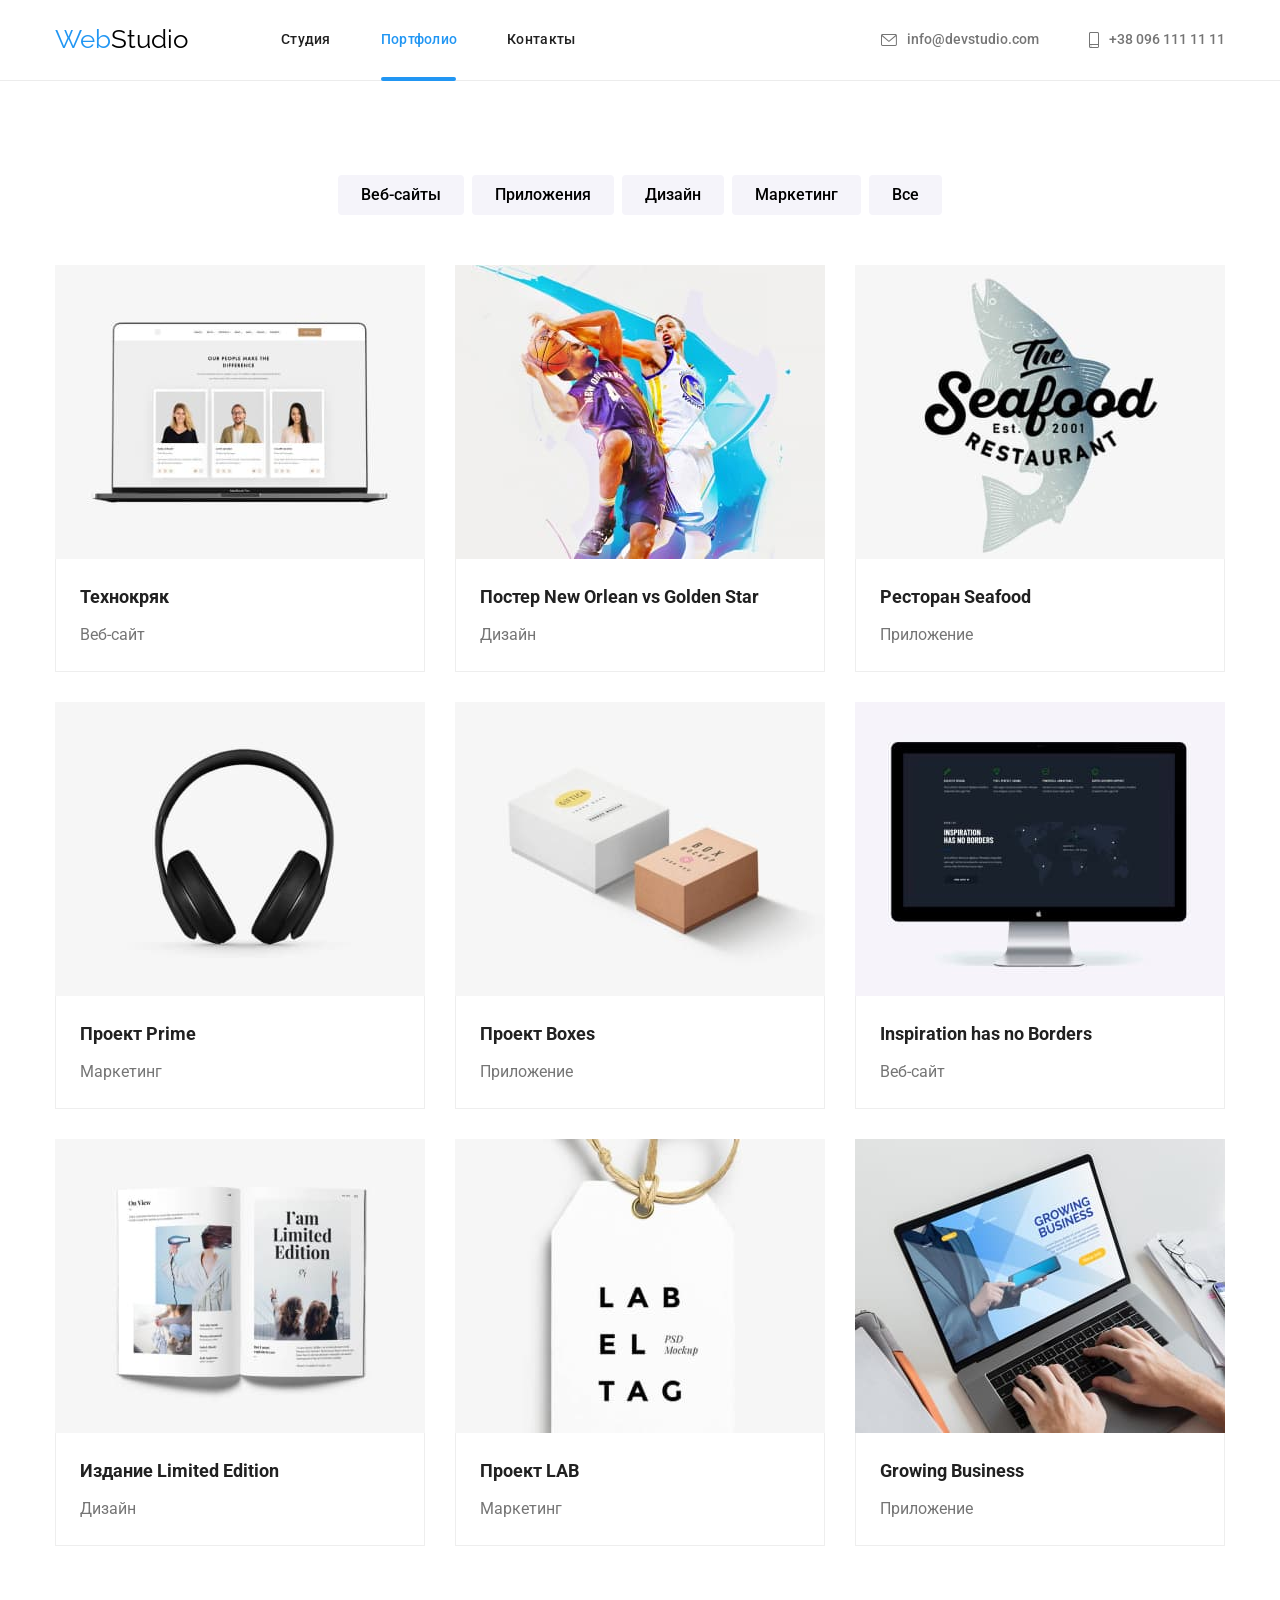
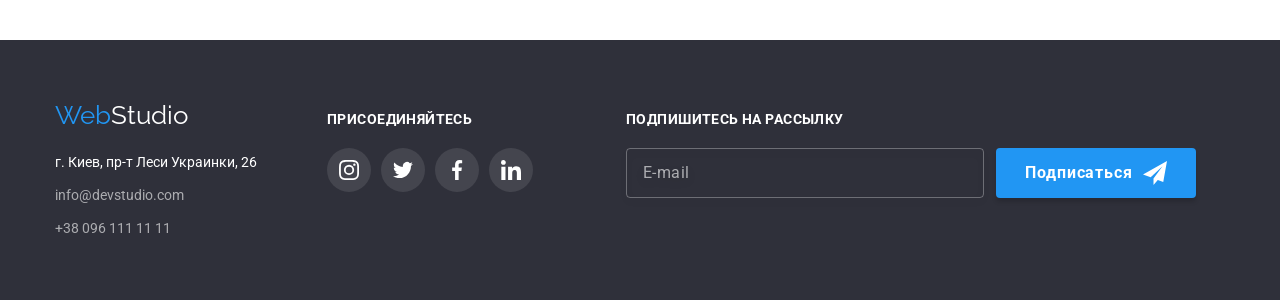
==== portfolio.html @ 70f5cd00 "Добавляет файлы и папки с предыдущего дз" ====
<!DOCTYPE html>
<html lang="ru">
  <head>
    <meta charset="UTF-8" />
    <meta name="viewport" content="width=device-width, initial-scale=1.0" />
    <meta http-equiv="X-UA-Compatible" content="IE=edge" />
    <title>Web Studio. Портфолио</title>
    <link
      rel="stylesheet"
      href="https://fonts.googleapis.com/css2?family=Raleway:wght@700&family=Roboto:wght@400;500;700;900&display=swap"
    />
    <link rel="stylesheet" href="./css/portfolio.min.css" />
  </head>

  <body>
    <header class="page-header page-header--border">
      <div class="container page-header__container">
        <nav class="site-nav page-header__site-nav">
          <a href="#" class="site-nav__logo"><span class="site-nav__accent">Web</span>Studio</a>
          <ul class="site-nav__list">
            <li class="site-nav__item">
              <a href="./index.html" class="site-nav__link">Студия</a>
            </li>
            <li class="site-nav__item">
              <a href="#" class="site-nav__link site-nav__link--active site-nav__link--accent"
                >Портфолио</a
              >
            </li>
            <li class="site-nav__item"><a href="#" class="site-nav__link">Контакты</a></li>
          </ul>
        </nav>
        <ul class="page-header__list">
          <li class="page-header__item">
            <a href="mailto:info@devstudio.com" class="page-header__link">
              <svg class="page-header__icon" width="16" height="12">
                <use href="./images/icons.svg#envelope"></use>
              </svg>
              info@devstudio.com
            </a>
          </li>
          <li class="page-header__item">
            <a href="tel:+380961111111" class="page-header__link">
              <svg class="page-header__icon" width="10" height="16">
                <use href="./images/icons.svg#smartphone"></use>
              </svg>
              +38 096 111 11 11
            </a>
          </li>
        </ul>
      </div>
    </header>

    <main>
      <section class="portfolio section">
        <div class="container">
          <h1 class="visually-hidden">Наши работы</h1>
          <ul class="filter-list">
            <li class="filter-list__item">
              <button type="button" class="filter-list__button">Веб-сайты</button>
            </li>
            <li class="filter-list__item">
              <button type="button" class="filter-list__button">Приложения</button>
            </li>
            <li class="filter-list__item">
              <button type="button" class="filter-list__button">Дизайн</button>
            </li>
            <li class="filter-list__item">
              <button type="button" class="filter-list__button">Маркетинг</button>
            </li>
            <li class="filter-list__item">
              <button type="button" class="filter-list__button">Все</button>
            </li>
          </ul>
          <ul class="portfolio__list">
            <li>
              <a href="#" class="portfolio__link">
                <div class="portfolio__image">
                  <img
                    src="./images/portfolio/1.jpg"
                    width="370"
                    height="294"
                    alt="изображение сайта на ноутбуке"
                  />
                  <div class="portfolio__overlay">
                    <p class="portfolio__text">
                      Технокряк это современная площадка распространения коронавируса. Компании
                      используют эту платформу для цифрового шпионажа и атак на защищённые сервера
                      конкурентов.
                    </p>
                  </div>
                </div>
                <div class="portfolio__caption">
                  <h2 class="portfolio__name">Технокряк</h2>
                  <p class="portfolio__filter-text">Веб-сайт</p>
                </div>
              </a>
            </li>

            <li>
              <a href="#" class="portfolio__link">
                <div class="portfolio__image">
                  <img
                    src="./images/portfolio/2.jpg"
                    width="370"
                    height="294"
                    alt="два баскетболиста"
                  />
                  <div class="portfolio__overlay">
                    <p class="portfolio__text">
                      Технокряк это современная площадка распространения коронавируса. Компании
                      используют эту платформу для цифрового шпионажа и атак на защищённые сервера
                      конкурентов.
                    </p>
                  </div>
                </div>
                <div class="portfolio__caption">
                  <h2 class="portfolio__name">Постер New Orlean vs Golden Star</h2>
                  <p class="portfolio__filter-text">Дизайн</p>
                </div>
              </a>
            </li>

            <li>
              <a href="#" class="portfolio__link">
                <div class="portfolio__image">
                  <img
                    src="./images/portfolio/3.jpg"
                    width="370"
                    height="294"
                    alt="логотип ресторана"
                  />
                  <div class="portfolio__overlay">
                    <p class="portfolio__text">
                      Технокряк это современная площадка распространения коронавируса. Компании
                      используют эту платформу для цифрового шпионажа и атак на защищённые сервера
                      конкурентов.
                    </p>
                  </div>
                </div>
                <div class="portfolio__caption">
                  <h2 class="portfolio__name">Ресторан Seafood</h2>
                  <p class="portfolio__filter-text">Приложение</p>
                </div>
              </a>
            </li>

            <li>
              <a href="#" class="portfolio__link">
                <div class="portfolio__image">
                  <img src="./images/portfolio/4.jpg" width="370" height="294" alt="наушники" />
                  <div class="portfolio__overlay">
                    <p class="portfolio__text">
                      Технокряк это современная площадка распространения коронавируса. Компании
                      используют эту платформу для цифрового шпионажа и атак на защищённые сервера
                      конкурентов.
                    </p>
                  </div>
                </div>
                <div class="portfolio__caption">
                  <h2 class="portfolio__name">Проект Prime</h2>
                  <p class="portfolio__filter-text">Маркетинг</p>
                </div>
              </a>
            </li>

            <li>
              <a href="#" class="portfolio__link">
                <div class="portfolio__image">
                  <img src="./images/portfolio/5.jpg" width="370" height="294" alt="две коробки" />
                  <div class="portfolio__overlay">
                    <p class="portfolio__text">
                      Технокряк это современная площадка распространения коронавируса. Компании
                      используют эту платформу для цифрового шпионажа и атак на защищённые сервера
                      конкурентов.
                    </p>
                  </div>
                </div>
                <div class="portfolio__caption">
                  <h2 class="portfolio__name">Проект Boxes</h2>
                  <p class="portfolio__filter-text">Приложение</p>
                </div>
              </a>
            </li>

            <li>
              <a href="#" class="portfolio__link">
                <div class="portfolio__image">
                  <img src="./images/portfolio/6.jpg" width="370" height="294" alt="компьютер" />
                  <div class="portfolio__overlay">
                    <p class="portfolio__text">
                      Технокряк это современная площадка распространения коронавируса. Компании
                      используют эту платформу для цифрового шпионажа и атак на защищённые сервера
                      конкурентов.
                    </p>
                  </div>
                </div>
                <div class="portfolio__caption">
                  <h2 class="portfolio__name">Inspiration has no Borders</h2>
                  <p class="portfolio__filter-text">Веб-сайт</p>
                </div>
              </a>
            </li>

            <li>
              <a href="#" class="portfolio__link">
                <div class="portfolio__image">
                  <img src="./images/portfolio/7.jpg" width="370" height="294" alt="журнал" />
                  <div class="portfolio__overlay">
                    <p class="portfolio__text">
                      Технокряк это современная площадка распространения коронавируса. Компании
                      используют эту платформу для цифрового шпионажа и атак на защищённые сервера
                      конкурентов.
                    </p>
                  </div>
                </div>
                <div class="portfolio__caption">
                  <h2 class="portfolio__name">Издание Limited Edition</h2>
                  <p class="portfolio__filter-text">Дизайн</p>
                </div>
              </a>
            </li>

            <li>
              <a href="#" class="portfolio__link">
                <div class="portfolio__image">
                  <img
                    src="./images/portfolio/8.jpg"
                    width="370"
                    height="294"
                    alt="ярлык с тесемкой"
                  />
                  <div class="portfolio__overlay">
                    <p class="portfolio__text">
                      Технокряк это современная площадка распространения коронавируса. Компании
                      используют эту платформу для цифрового шпионажа и атак на защищённые сервера
                      конкурентов.
                    </p>
                  </div>
                </div>
                <div class="portfolio__caption">
                  <h2 class="portfolio__name">Проект LAB</h2>
                  <p class="portfolio__filter-text">Маркетинг</p>
                </div>
              </a>
            </li>

            <li>
              <a href="#" class="portfolio__link">
                <div class="portfolio__image">
                  <img
                    src="./images/portfolio/9.jpg"
                    width="370"
                    height="294"
                    alt="руки, печатающие на ноутбуке"
                  />
                  <div class="portfolio__overlay">
                    <p class="portfolio__text">
                      Технокряк это современная площадка распространения коронавируса. Компании
                      используют эту платформу для цифрового шпионажа и атак на защищённые сервера
                      конкурентов.
                    </p>
                  </div>
                </div>
                <div class="portfolio__caption">
                  <h2 class="portfolio__name">Growing Business</h2>
                  <p class="portfolio__filter-text">Приложение</p>
                </div>
              </a>
            </li>
          </ul>
        </div>
      </section>
    </main>

    <footer class="page-footer page-footer--geometry">
      <div class="page-footer__container container">
        <div class="page-footer__card">
          <a href="#" class="page-footer__logo"
            ><span class="page-footer__accent">Web</span>Studio</a
          >
          <address class="page-footer__address">
            г. Киев, пр-т Леси Украинки, 26
            <ul class="page-footer__list">
              <li>
                <a href="mailto:info@devstudio.com" class="page-footer__link">info@devstudio.com</a>
              </li>
              <li class="page-footer__item">
                <a href="tel:+380961111111" class="page-footer__link">+38 096 111 11 11</a>
              </li>
            </ul>
          </address>
        </div>
        <!-- Присоединяйтесь! -->
        <div class="attach attach--geometry">
          <h2 class="attach__title">присоединяйтесь</h2>
          <ul class="attach__list">
            <li class="attach__item">
              <a href="#" class="attach__link">
                <svg class="attach__icon" width="20" height="20">
                  <use href="./images/icons.svg#instagram"></use>
                </svg>
              </a>
            </li>
            <li class="attach__item">
              <a href="#" class="attach__link">
                <svg class="attach__icon" width="20" height="20">
                  <use href="./images/icons.svg#twitter"></use>
                </svg>
              </a>
            </li>
            <li class="attach__item">
              <a href="#" class="attach__link">
                <svg class="attach__icon" width="20" height="20">
                  <use href="./images/icons.svg#facebook"></use>
                </svg>
              </a>
            </li>
            <li class="attach__item">
              <a href="#" class="attach__link">
                <svg class="attach__icon" width="20" height="20">
                  <use href="./images/icons.svg#linkedin"></use>
                </svg>
              </a>
            </li>
          </ul>
        </div>
        <!-- Форма для рассылки -->
        <form class="footer-form footer-form--geometry">
          <label>
            <span class="footer-form__title">Подпишитесь на рассылку</span>
            <input class="footer-form__input" type="email" name="mail" placeholder="E-mail" />
          </label>
          <button class="footer-form__button" type="submit">
            <span class="footer-form__submit">Подписаться</span>
            <svg width="24" height="24">
              <use href="./images/icons.svg#send"></use>
            </svg>
          </button>
        </form>
      </div>
    </footer>
  </body>
</html>
---- css/portfolio.min.css ----
.visually-hidden{position:absolute;width:1px;height:1px;margin:-1px;border:0;padding:0;white-space:nowrap;-webkit-clip-path:inset(100%);clip-path:inset(100%);clip:rect(0 0 0 0);overflow:hidden}/*! modern-normalize v1.1.0 | MIT License | https://github.com/sindresorhus/modern-normalize */*,::before,::after{-webkit-box-sizing:border-box;box-sizing:border-box}html{line-height:1.15;-webkit-text-size-adjust:100%;-moz-tab-size:4;-o-tab-size:4;tab-size:4}body{margin:0;font-family:system-ui,-apple-system,"Segoe UI",Roboto,Helvetica,Arial,sans-serif,"Apple Color Emoji","Segoe UI Emoji"}hr{height:0;color:inherit}abbr[title]{-webkit-text-decoration:underline dotted;text-decoration:underline dotted}b,strong{font-weight:bolder}code,kbd,samp,pre{font-family:ui-monospace, SFMono-Regular, Consolas, 'Liberation Mono', Menlo, monospace;font-size:1em}small{font-size:80%}sub,sup{font-size:75%;line-height:0;position:relative;vertical-align:baseline}sub{bottom:-0.25em}sup{top:-0.5em}table{text-indent:0;border-color:inherit}button,input,optgroup,select,textarea{font-family:inherit;font-size:100%;line-height:1.15;margin:0}button,select{text-transform:none}button,[type='button'],[type='reset'],[type='submit']{-webkit-appearance:button}::-moz-focus-inner{border-style:none;padding:0}:-moz-focusring{outline:1px dotted ButtonText}:-moz-ui-invalid{box-shadow:none}legend{padding:0}progress{vertical-align:baseline}::-webkit-inner-spin-button,::-webkit-outer-spin-button{height:auto}[type='search']{-webkit-appearance:textfield;outline-offset:-2px}::-webkit-search-decoration{-webkit-appearance:none}::-webkit-file-upload-button{-webkit-appearance:button;font:inherit}summary{display:list-item}body{background-color:#fff;color:#212121;font-family:Roboto, sans-serif}ul{padding:0;margin:0;list-style:none}img{display:block}h1,h2,h3,ul,p{margin-top:0;margin-bottom:0}a{text-decoration:none}.section{padding-top:94px;padding-bottom:94px}.container{width:1200px;padding-left:15px;padding-right:15px;margin-left:auto;margin-right:auto}.page-header--border{border-bottom:1px solid #ececec}.page-header__container,.page-header__site-nav,.site-nav__list{display:-webkit-box;display:-ms-flexbox;display:flex;-webkit-box-align:center;-ms-flex-align:center;align-items:center}.site-nav__item:not(:last-child),.page-header__item:not(:last-child){margin-right:50px}.site-nav__logo{color:#000000;font-family:Raleway,sans-serif;font-size:26px;line-height:1.2;text-decoration:none}.site-nav__accent{color:#2196f3}.site-nav__logo{display:block;padding-top:24px;padding-bottom:25px;margin-right:93px}.site-nav__link{display:block;padding-top:32px;padding-bottom:32px;font-weight:500;font-size:14px;line-height:1.14;letter-spacing:0.02em;text-decoration:none;color:#212121;-webkit-transition:color 250ms cubic-bezier(0.4, 0, 0.2, 1);transition:color 250ms cubic-bezier(0.4, 0, 0.2, 1)}.site-nav__link:hover,.site-nav__link:focus{color:#2196f3}.site-nav__link--active{position:relative;color:#2196f3}.site-nav__link--active::after{content:'';position:absolute;left:0;bottom:-1px;display:block;width:48px;height:4px;background-color:#2196f3;border-radius:2px}.site-nav__link--accent::after{width:75px}.page-header__list{display:-webkit-box;display:-ms-flexbox;display:flex;margin-left:auto}.page-header__icon{margin-right:10px;fill:currentColor}.page-header__link{display:-webkit-box;display:-ms-flexbox;display:flex;-webkit-box-align:center;-ms-flex-align:center;align-items:center;padding:0;padding-top:32px;padding-bottom:32px;border:none}.page-header__link{font-weight:500;font-size:14px;line-height:1.14;text-decoration:none;color:#757575;-webkit-transition:color 250ms cubic-bezier(0.4, 0, 0.2, 1);transition:color 250ms cubic-bezier(0.4, 0, 0.2, 1)}.page-header__link:hover,.page-header__link:focus{color:#2196f3}.filter-list{display:-webkit-box;display:-ms-flexbox;display:flex;margin-bottom:50px;-webkit-box-pack:center;-ms-flex-pack:center;justify-content:center}.filter-list__item:not(:last-child){margin-right:8px}.filter-list__button{padding:6px 22px;border:1px solid transparent;border-radius:4px;font-weight:500;font-size:16px;line-height:1.6;text-align:center;font-family:inherit;cursor:pointer;background-color:#f5f4fa;-webkit-transition:background-color 250ms cubic-bezier(0.4, 0, 0.2, 1),color 250ms cubic-bezier(0.4, 0, 0.2, 1),-webkit-box-shadow 250ms cubic-bezier(0.4, 0, 0.2, 1);transition:background-color 250ms cubic-bezier(0.4, 0, 0.2, 1),color 250ms cubic-bezier(0.4, 0, 0.2, 1),-webkit-box-shadow 250ms cubic-bezier(0.4, 0, 0.2, 1);transition:background-color 250ms cubic-bezier(0.4, 0, 0.2, 1),color 250ms cubic-bezier(0.4, 0, 0.2, 1),box-shadow 250ms cubic-bezier(0.4, 0, 0.2, 1);transition:background-color 250ms cubic-bezier(0.4, 0, 0.2, 1),color 250ms cubic-bezier(0.4, 0, 0.2, 1),box-shadow 250ms cubic-bezier(0.4, 0, 0.2, 1),-webkit-box-shadow 250ms cubic-bezier(0.4, 0, 0.2, 1)}.filter-list__button:hover,.filter-list__button:focus{color:#fff;background-color:#2196f3;-webkit-box-shadow:0px 3px 1px rgba(0,0,0,0.1),0px 1px 2px rgba(0,0,0,0.08),0px 2px 2px rgba(0,0,0,0.12);box-shadow:0px 3px 1px rgba(0,0,0,0.1),0px 1px 2px rgba(0,0,0,0.08),0px 2px 2px rgba(0,0,0,0.12)}.portfolio__list{display:-ms-grid;display:grid;-ms-grid-columns:(1fr)[3];grid-template-columns:repeat(3, 1fr);gap:30px}.portfolio__link{display:block;-webkit-transition:-webkit-box-shadow 250ms cubic-bezier(0.4, 0, 0.2, 1);transition:-webkit-box-shadow 250ms cubic-bezier(0.4, 0, 0.2, 1);transition:box-shadow 250ms cubic-bezier(0.4, 0, 0.2, 1);transition:box-shadow 250ms cubic-bezier(0.4, 0, 0.2, 1), -webkit-box-shadow 250ms cubic-bezier(0.4, 0, 0.2, 1)}.portfolio__link:hover,.portfolio__link:focus{-webkit-box-shadow:0px 1px 1px rgba(0,0,0,0.12),0px 4px 4px rgba(0,0,0,0.06),1px 4px 6px rgba(0,0,0,0.16);box-shadow:0px 1px 1px rgba(0,0,0,0.12),0px 4px 4px rgba(0,0,0,0.06),1px 4px 6px rgba(0,0,0,0.16)}.portfolio__link:hover .portfolio__overlay,.portfolio__link:focus .portfolio__overlay{-webkit-transform:translateY(0);transform:translateY(0);background-color:rgba(33,150,243,0.9)}.portfolio__link:hover .portfolio__text,.portfolio__link:focus .portfolio__text{color:#fff}.portfolio__image{position:relative;overflow:hidden}.portfolio__overlay{position:absolute;top:0;left:0;width:100%;height:100%;-webkit-transform:translateY(100%);transform:translateY(100%);-webkit-transition:background-color 250ms cubic-bezier(0.4, 0, 0.2, 1),-webkit-transform 250ms cubic-bezier(0.4, 0, 0.2, 1);transition:background-color 250ms cubic-bezier(0.4, 0, 0.2, 1),-webkit-transform 250ms cubic-bezier(0.4, 0, 0.2, 1);transition:background-color 250ms cubic-bezier(0.4, 0, 0.2, 1),transform 250ms cubic-bezier(0.4, 0, 0.2, 1);transition:background-color 250ms cubic-bezier(0.4, 0, 0.2, 1),transform 250ms cubic-bezier(0.4, 0, 0.2, 1),-webkit-transform 250ms cubic-bezier(0.4, 0, 0.2, 1)}.portfolio__text{font-style:normal;font-weight:400;font-size:18px;line-height:1.6;letter-spacing:.03em;color:#fff;-webkit-transition:color 250ms cubic-bezier(0.4, 0, 0.2, 1);transition:color 250ms cubic-bezier(0.4, 0, 0.2, 1)}.portfolio__name{color:#212121;font-weight:700;font-size:18px;line-height:2}.portfolio__filter-text{color:#757575;font-size:16px;line-height:2}.portfolio__text{position:absolute;top:63px;left:24px;right:24px}.portfolio__caption{padding:20px 24px;border:1px solid #eeeeee;border-top:0}.portfolio__name{margin-bottom:4px}.page-footer--geometry{padding-top:60px;padding-bottom:60px}.page-footer{background-color:#2f303a;color:#fff}.page-footer__logo{font-family:Raleway,sans-serif;font-size:26px;line-height:1.2;text-decoration:none;color:#fff}.page-footer__accent{color:#2196f3}.page-footer__address,.page-footer__link{font-weight:400;font-size:14px;line-height:1.7;font-style:normal;text-decoration:none}.page-footer__container{display:-webkit-box;display:-ms-flexbox;display:flex;-webkit-box-align:baseline;-ms-flex-align:baseline;align-items:baseline}.page-footer__logo{display:inline-block;padding-top:0;padding-bottom:0;margin-right:0;margin-bottom:20px}.page-footer__list,.page-footer__item{margin-top:9px}.page-footer__link{color:rgba(255,255,255,0.6);-webkit-transition:color 250ms cubic-bezier(0.4, 0, 0.2, 1);transition:color 250ms cubic-bezier(0.4, 0, 0.2, 1)}.page-footer__link:hover,.page-footer__link:focus{color:#2196f3}.page-footer__card{margin-right:70px}.attach--geometry{margin-right:93px}.attach__title{font-weight:700;font-size:14px;line-height:1.14;text-transform:uppercase;letter-spacing:.03em}.attach__title{margin-bottom:20px}.attach__list{display:-webkit-box;display:-ms-flexbox;display:flex}.attach__item{display:inline-block}.attach__item:not(:last-child){margin-right:10px}.attach__link{display:-webkit-box;display:-ms-flexbox;display:flex;-webkit-box-pack:center;-ms-flex-pack:center;justify-content:center;-webkit-box-align:center;-ms-flex-align:center;align-items:center;padding:0;border:none;width:44px;height:44px;color:#fff;background-color:rgba(255,255,255,0.1);border-radius:50%;-webkit-transition:color 250ms cubic-bezier(0.4, 0, 0.2, 1),background-color 250ms cubic-bezier(0.4, 0, 0.2, 1);transition:color 250ms cubic-bezier(0.4, 0, 0.2, 1),background-color 250ms cubic-bezier(0.4, 0, 0.2, 1)}.attach__link:hover,.attach__link:focus{background-color:#2196f3;color:#fff}.attach__icon{fill:currentColor}.footer-form--geometry{display:-webkit-box;display:-ms-flexbox;display:flex;-webkit-box-align:end;-ms-flex-align:end;align-items:flex-end}.footer-form__input{margin:0;margin-right:12px;padding-left:16px;width:358px;height:50px;color:#f5f4fa;background-color:rgba(33,150,243,0);border:1px solid rgba(255,255,255,0.3);-webkit-filter:drop-shadow(0px 4px 4px rgba(0,0,0,0.15));filter:drop-shadow(0px 4px 4px rgba(0,0,0,0.15));border-radius:4px;outline:transparent;-webkit-transition:border-color 250ms cubic-bezier(0.4, 0, 0.2, 1);transition:border-color 250ms cubic-bezier(0.4, 0, 0.2, 1)}.footer-form__input:focus{border-color:#afb1b8}.footer-form__title{font-weight:700;font-size:14px;line-height:1.14;letter-spacing:.03em;text-transform:uppercase;color:#fff}.footer-form__input::-webkit-input-placeholder{font-weight:400;font-size:16px;line-height:1.3;letter-spacing:.03em;color:rgba(255,255,255,0.6)}.footer-form__input:-ms-input-placeholder{font-weight:400;font-size:16px;line-height:1.3;letter-spacing:.03em;color:rgba(255,255,255,0.6)}.footer-form__input::-ms-input-placeholder{font-weight:400;font-size:16px;line-height:1.3;letter-spacing:.03em;color:rgba(255,255,255,0.6)}.footer-form__input::placeholder{font-weight:400;font-size:16px;line-height:1.3;letter-spacing:.03em;color:rgba(255,255,255,0.6)}.footer-form__button{background-color:#2196f3;-webkit-box-shadow:0px 4px 4px rgba(0,0,0,0.15);box-shadow:0px 4px 4px rgba(0,0,0,0.15);cursor:pointer}.footer-form__submit{font-weight:700;font-size:16px;line-height:1.9;text-align:center;letter-spacing:0.06em;color:#fff}.footer-form__title{display:-webkit-box;display:-ms-flexbox;display:flex;margin-bottom:20px}.footer-form__button{display:-webkit-inline-box;display:-ms-inline-flexbox;display:inline-flex;-webkit-box-pack:center;-ms-flex-pack:center;justify-content:center;-webkit-box-align:center;-ms-flex-align:center;align-items:center;width:200px;height:50px;border:2px solid transparent;border-radius:4px}.footer-form__submit{margin-right:10px}
/*# sourceMappingURL=portfolio.min.css.map */
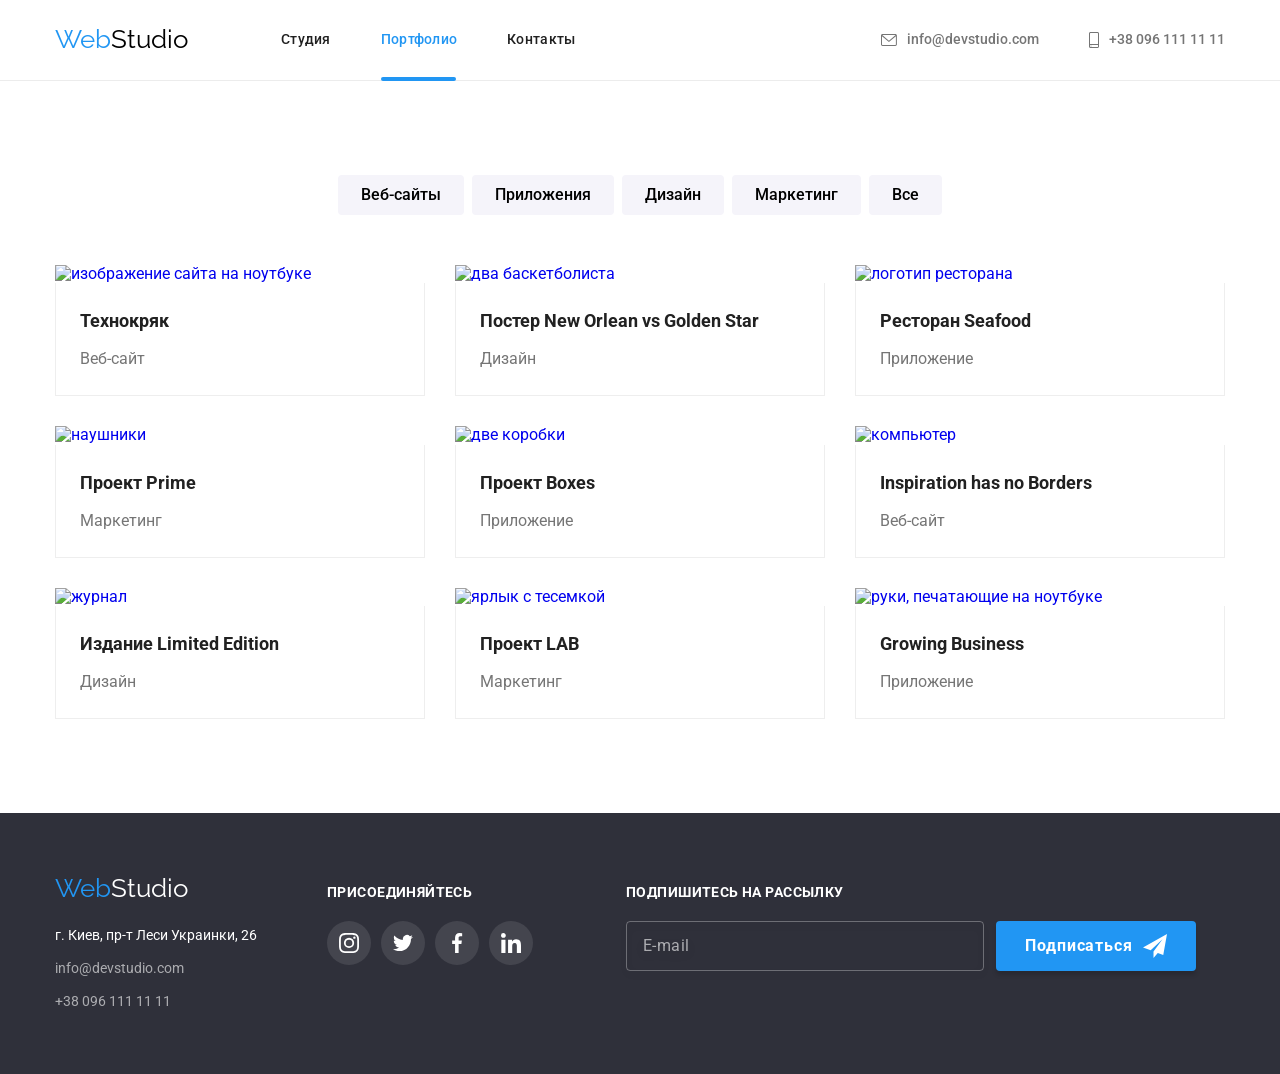
==== commit a9341639: "Завершает адаптивную версию страницы _portfolio" ====
--- a/portfolio.html
+++ b/portfolio.html
@@ -54,7 +54,7 @@
       <section class="portfolio section">
         <div class="container">
           <h1 class="visually-hidden">Наши работы</h1>
-          <ul class="filter-list">
+          <ul class="filter-list filter-list--geometry">
             <li class="filter-list__item">
               <button type="button" class="filter-list__button">Веб-сайты</button>
             </li>
@@ -72,13 +72,20 @@
             </li>
           </ul>
           <ul class="portfolio__list">
-            <li>
-              <a href="#" class="portfolio__link">
-                <div class="portfolio__image">
-                  <img
+            <li class="portfolio__item">
+              <a href="#" class="portfolio__link">
+                <div class="portfolio__image">
+                  <img
+                    srcset="
+                      ./images/portfolio/adap/1-354.jpg    354w,
+                      ./images/portfolio/adap/1-370.jpg    370w,
+                      ./images/portfolio/adap/1-450.jpg    450w,
+                      ./images/portfolio/adap/1@2x-354.jpg 708w,
+                      ./images/portfolio/adap/1@2x-370.jpg 740w,
+                      ./images/portfolio/adap/1@2x-450.jpg 900w
+                    "
+                    sizes="(min-width: 1200px) 370px, (min-width: 768px) 354px, (min-width: 480px) 450px, 100vw"
                     src="./images/portfolio/1.jpg"
-                    width="370"
-                    height="294"
                     alt="изображение сайта на ноутбуке"
                   />
                   <div class="portfolio__overlay">
@@ -96,13 +103,20 @@
               </a>
             </li>
 
-            <li>
-              <a href="#" class="portfolio__link">
-                <div class="portfolio__image">
-                  <img
+            <li class="portfolio__item">
+              <a href="#" class="portfolio__link">
+                <div class="portfolio__image">
+                  <img
+                    srcset="
+                      ./images/portfolio/adap/2-354.jpg    354w,
+                      ./images/portfolio/adap/2-370.jpg    370w,
+                      ./images/portfolio/adap/2-450.jpg    450w,
+                      ./images/portfolio/adap/2@2x-354.jpg 708w,
+                      ./images/portfolio/adap/2@2x-370.jpg 740w,
+                      ./images/portfolio/adap/2@2x-450.jpg 900w
+                    "
+                    sizes="(min-width: 1200px) 370px, (min-width: 768px) 354px, (min-width: 480px) 450px, 100vw"
                     src="./images/portfolio/2.jpg"
-                    width="370"
-                    height="294"
                     alt="два баскетболиста"
                   />
                   <div class="portfolio__overlay">
@@ -120,13 +134,20 @@
               </a>
             </li>
 
-            <li>
-              <a href="#" class="portfolio__link">
-                <div class="portfolio__image">
-                  <img
+            <li class="portfolio__item">
+              <a href="#" class="portfolio__link">
+                <div class="portfolio__image">
+                  <img
+                    srcset="
+                      ./images/portfolio/adap/3-354.jpg    354w,
+                      ./images/portfolio/adap/3-370.jpg    370w,
+                      ./images/portfolio/adap/3-450.jpg    450w,
+                      ./images/portfolio/adap/3@2x-354.jpg 708w,
+                      ./images/portfolio/adap/3@2x-370.jpg 740w,
+                      ./images/portfolio/adap/3@2x-450.jpg 900w
+                    "
+                    sizes="(min-width: 1200px) 370px, (min-width: 768px) 354px, (min-width: 480px) 450px, 100vw"
                     src="./images/portfolio/3.jpg"
-                    width="370"
-                    height="294"
                     alt="логотип ресторана"
                   />
                   <div class="portfolio__overlay">
@@ -144,10 +165,22 @@
               </a>
             </li>
 
-            <li>
-              <a href="#" class="portfolio__link">
-                <div class="portfolio__image">
-                  <img src="./images/portfolio/4.jpg" width="370" height="294" alt="наушники" />
+            <li class="portfolio__item">
+              <a href="#" class="portfolio__link">
+                <div class="portfolio__image">
+                  <img
+                    srcset="
+                      ./images/portfolio/adap/4-354.jpg    354w,
+                      ./images/portfolio/adap/4-370.jpg    370w,
+                      ./images/portfolio/adap/4-450.jpg    450w,
+                      ./images/portfolio/adap/4@2x-354.jpg 708w,
+                      ./images/portfolio/adap/4@2x-370.jpg 740w,
+                      ./images/portfolio/adap/4@2x-450.jpg 900w
+                    "
+                    sizes="(min-width: 1200px) 370px, (min-width: 768px) 354px, (min-width: 480px) 450px, 100vw"
+                    src="./images/portfolio/4.jpg"
+                    alt="наушники"
+                  />
                   <div class="portfolio__overlay">
                     <p class="portfolio__text">
                       Технокряк это современная площадка распространения коронавируса. Компании
@@ -163,10 +196,22 @@
               </a>
             </li>
 
-            <li>
-              <a href="#" class="portfolio__link">
-                <div class="portfolio__image">
-                  <img src="./images/portfolio/5.jpg" width="370" height="294" alt="две коробки" />
+            <li class="portfolio__item">
+              <a href="#" class="portfolio__link">
+                <div class="portfolio__image">
+                  <img
+                    srcset="
+                      ./images/portfolio/adap/5-354.jpg    354w,
+                      ./images/portfolio/adap/5-370.jpg    370w,
+                      ./images/portfolio/adap/5-450.jpg    450w,
+                      ./images/portfolio/adap/5@2x-354.jpg 708w,
+                      ./images/portfolio/adap/5@2x-370.jpg 740w,
+                      ./images/portfolio/adap/5@2x-450.jpg 900w
+                    "
+                    sizes="(min-width: 1200px) 370px, (min-width: 768px) 354px, (min-width: 480px) 450px, 100vw"
+                    src="./images/portfolio/5.jpg"
+                    alt="две коробки"
+                  />
                   <div class="portfolio__overlay">
                     <p class="portfolio__text">
                       Технокряк это современная площадка распространения коронавируса. Компании
@@ -182,10 +227,22 @@
               </a>
             </li>
 
-            <li>
-              <a href="#" class="portfolio__link">
-                <div class="portfolio__image">
-                  <img src="./images/portfolio/6.jpg" width="370" height="294" alt="компьютер" />
+            <li class="portfolio__item">
+              <a href="#" class="portfolio__link">
+                <div class="portfolio__image">
+                  <img
+                    srcset="
+                      ./images/portfolio/adap/6-354.jpg    354w,
+                      ./images/portfolio/adap/6-370.jpg    370w,
+                      ./images/portfolio/adap/6-450.jpg    450w,
+                      ./images/portfolio/adap/6@2x-354.jpg 708w,
+                      ./images/portfolio/adap/6@2x-370.jpg 740w,
+                      ./images/portfolio/adap/6@2x-450.jpg 900w
+                    "
+                    sizes="(min-width: 1200px) 370px, (min-width: 768px) 354px, (min-width: 480px) 450px, 100vw"
+                    src="./images/portfolio/6.jpg"
+                    alt="компьютер"
+                  />
                   <div class="portfolio__overlay">
                     <p class="portfolio__text">
                       Технокряк это современная площадка распространения коронавируса. Компании
@@ -201,10 +258,22 @@
               </a>
             </li>
 
-            <li>
-              <a href="#" class="portfolio__link">
-                <div class="portfolio__image">
-                  <img src="./images/portfolio/7.jpg" width="370" height="294" alt="журнал" />
+            <li class="portfolio__item">
+              <a href="#" class="portfolio__link">
+                <div class="portfolio__image">
+                  <img
+                    srcset="
+                      ./images/portfolio/adap/7-354.jpg    354w,
+                      ./images/portfolio/adap/7-370.jpg    370w,
+                      ./images/portfolio/adap/7-450.jpg    450w,
+                      ./images/portfolio/adap/7@2x-354.jpg 708w,
+                      ./images/portfolio/adap/7@2x-370.jpg 740w,
+                      ./images/portfolio/adap/7@2x-450.jpg 900w
+                    "
+                    sizes="(min-width: 1200px) 370px, (min-width: 768px) 354px, (min-width: 480px) 450px, 100vw"
+                    src="./images/portfolio/7.jpg"
+                    alt="журнал"
+                  />
                   <div class="portfolio__overlay">
                     <p class="portfolio__text">
                       Технокряк это современная площадка распространения коронавируса. Компании
@@ -220,13 +289,20 @@
               </a>
             </li>
 
-            <li>
-              <a href="#" class="portfolio__link">
-                <div class="portfolio__image">
-                  <img
+            <li class="portfolio__item">
+              <a href="#" class="portfolio__link">
+                <div class="portfolio__image">
+                  <img
+                    srcset="
+                      ./images/portfolio/adap/8-354.jpg    354w,
+                      ./images/portfolio/adap/8-370.jpg    370w,
+                      ./images/portfolio/adap/8-450.jpg    450w,
+                      ./images/portfolio/adap/8@2x-354.jpg 708w,
+                      ./images/portfolio/adap/8@2x-370.jpg 740w,
+                      ./images/portfolio/adap/8@2x-450.jpg 900w
+                    "
+                    sizes="(min-width: 1200px) 370px, (min-width: 768px) 354px, (min-width: 480px) 450px, 100vw"
                     src="./images/portfolio/8.jpg"
-                    width="370"
-                    height="294"
                     alt="ярлык с тесемкой"
                   />
                   <div class="portfolio__overlay">
@@ -244,13 +320,20 @@
               </a>
             </li>
 
-            <li>
-              <a href="#" class="portfolio__link">
-                <div class="portfolio__image">
-                  <img
+            <li class="portfolio__item">
+              <a href="#" class="portfolio__link">
+                <div class="portfolio__image">
+                  <img
+                    srcset="
+                      ./images/portfolio/adap/9-354.jpg    354w,
+                      ./images/portfolio/adap/9-370.jpg    370w,
+                      ./images/portfolio/adap/9-450.jpg    450w,
+                      ./images/portfolio/adap/9@2x-354.jpg 708w,
+                      ./images/portfolio/adap/9@2x-370.jpg 740w,
+                      ./images/portfolio/adap/9@2x-450.jpg 900w
+                    "
+                    sizes="(min-width: 1200px) 370px, (min-width: 768px) 354px, (min-width: 480px) 450px, 100vw"
                     src="./images/portfolio/9.jpg"
-                    width="370"
-                    height="294"
                     alt="руки, печатающие на ноутбуке"
                   />
                   <div class="portfolio__overlay">
@@ -339,5 +422,69 @@
         </form>
       </div>
     </footer>
+
+    <button
+      type="button"
+      class="site-nav__button js-open-menu"
+      aria-expanded="false"
+      aria-controls="mobile-menu"
+    >
+      <svg width="40" height="40" aria-label="Переключатель мобильного меню">
+        <use class="site-nav__menu" href="./images/icons.svg#menu"></use>
+      </svg>
+    </button>
+
+    <div class="menu-container menu-container--geometry js-menu-container" id="mobile-menu">
+      <button class="site-nav__button js-close-menu">
+        <svg width="40" height="40" aria-label="Переключатель мобильного меню">
+          <use class="site-nav__close" href="./images/icons.svg#menu-close"></use>
+        </svg>
+      </button>
+      <ul class="menu-container__nav-list">
+        <li class="menu-container__nav-item">
+          <a class="menu-container__nav-link" href="./index.html">Студия</a>
+        </li>
+        <li class="menu-container__nav-item">
+          <a
+            class="menu-container__nav-link menu-container__nav-link--accent"
+            href="./portfolio.html"
+            >Портфолио</a
+          >
+        </li>
+        <li class="menu-container__nav-item">
+          <a class="menu-container__nav-link" href="#">Контакты</a>
+        </li>
+      </ul>
+      <ul class="menu-container__contact-list">
+        <li class="menu-container__contact-item">
+          <a class="menu-container__contact-tel" href="#">+38 096 111 11 11</a>
+        </li>
+        <li class="menu-container__contact-item">
+          <a class="menu-container__contact-mail" href="#">info@devstudio.com</a>
+        </li>
+      </ul>
+      <ul class="menu-container__social-list">
+        <li class="menu-container__social-item">
+          <a class="menu-container__social-link" href="#">Instagram</a>
+        </li>
+        <li class="menu-container__social-item">
+          <a class="menu-container__social-link" href="#">Twitter</a>
+        </li>
+        <li class="menu-container__social-item">
+          <a class="menu-container__social-link" href="#">Facebook</a>
+        </li>
+        <li class="menu-container__social-item">
+          <a class="menu-container__social-link" href="#">LinkedIn</a>
+        </li>
+      </ul>
+    </div>
+
+    <script
+      defer
+      src="https://cdnjs.cloudflare.com/ajax/libs/body-scroll-lock/3.1.5/bodyScrollLock.min.js"
+      integrity="sha512-HowizSDbQl7UPEAsPnvJHlQsnBmU2YMrv7KkTBulTLEGz9chfBoWYyZJL+MUO6p/yBuuMO/8jI7O29YRZ2uBlA=="
+      crossorigin="anonymous"
+    ></script>
+    <script defer src="js/mobile-menu.js"></script>
   </body>
 </html>
--- a/css/portfolio.min.css
+++ b/css/portfolio.min.css
@@ -3,5 +3,5 @@
  Consolas,  'Liberation Mono',  Menlo,- monospace;font-size:1em}small{font-size:80%}sub,sup{font-size:75%;line-height:0;position:relative;vertical-align:baseline}sub{bottom:-0.25em}sup{top:-0.5em}table{text-indent:0;border-color:inherit}button,input,optgroup,select,textarea{font-family:inherit;font-size:100%;line-height:1.15;margin:0}button,select{text-transform:none}button,[type='button'],[type='reset'],[type='submit']{-webkit-appearance:button}::-moz-focus-inner{border-style:none;padding:0}:-moz-focusring{outline:1px dotted ButtonText}:-moz-ui-invalid{box-shadow:none}legend{padding:0}progress{vertical-align:baseline}::-webkit-inner-spin-button,::-webkit-outer-spin-button{height:auto}[type='search']{-webkit-appearance:textfield;outline-offset:-2px}::-webkit-search-decoration{-webkit-appearance:none}::-webkit-file-upload-button{-webkit-appearance:button;font:inherit}summary{display:list-item}body{background-color:#fff;color:#212121;font-family:Roboto, sans-serif}ul{padding:0;margin:0;list-style:none}img{display:block}h1,h2,h3,ul,p{margin-top:0;margin-bottom:0}a{text-decoration:none}.section{padding-top:94px;padding-bottom:94px}.container{width:1200px;padding-left:15px;padding-right:15px;margin-left:auto;margin-right:auto}.page-header--border{border-bottom:1px solid #ececec}.page-header__container,.page-header__site-nav,.site-nav__list{display:-webkit-box;display:-ms-flexbox;display:flex;-webkit-box-align:center;-ms-flex-align:center;align-items:center}.site-nav__item:not(:last-child),.page-header__item:not(:last-child){margin-right:50px}.site-nav__logo{color:#000000;font-family:Raleway,sans-serif;font-size:26px;line-height:1.2;text-decoration:none}.site-nav__accent{color:#2196f3}.site-nav__logo{display:block;padding-top:24px;padding-bottom:25px;margin-right:93px}.site-nav__link{display:block;padding-top:32px;padding-bottom:32px;font-weight:500;font-size:14px;line-height:1.14;letter-spacing:0.02em;text-decoration:none;color:#212121;-webkit-transition:color 250ms cubic-bezier(0.4, 0, 0.2, 1);transition:color 250ms cubic-bezier(0.4, 0, 0.2, 1)}.site-nav__link:hover,.site-nav__link:focus{color:#2196f3}.site-nav__link--active{position:relative;color:#2196f3}.site-nav__link--active::after{content:'';position:absolute;left:0;bottom:-1px;display:block;width:48px;height:4px;background-color:#2196f3;border-radius:2px}.site-nav__link--accent::after{width:75px}.page-header__list{display:-webkit-box;display:-ms-flexbox;display:flex;margin-left:auto}.page-header__icon{margin-right:10px;fill:currentColor}.page-header__link{display:-webkit-box;display:-ms-flexbox;display:flex;-webkit-box-align:center;-ms-flex-align:center;align-items:center;padding:0;padding-top:32px;padding-bottom:32px;border:none}.page-header__link{font-weight:500;font-size:14px;line-height:1.14;text-decoration:none;color:#757575;-webkit-transition:color 250ms cubic-bezier(0.4, 0, 0.2, 1);transition:color 250ms cubic-bezier(0.4, 0, 0.2, 1)}.page-header__link:hover,.page-header__link:focus{color:#2196f3}.filter-list{display:-webkit-box;display:-ms-flexbox;display:flex;margin-bottom:50px;-webkit-box-pack:center;-ms-flex-pack:center;justify-content:center}.filter-list__item:not(:last-child){margin-right:8px}.filter-list__button{padding:6px 22px;border:1px solid transparent;border-radius:4px;font-weight:500;font-size:16px;line-height:1.6;text-align:center;font-family:inherit;cursor:pointer;background-color:#f5f4fa;-webkit-transition:background-color 250ms cubic-bezier(0.4, 0, 0.2, 1),color 250ms cubic-bezier(0.4, 0, 0.2, 1),-webkit-box-shadow 250ms cubic-bezier(0.4, 0, 0.2, 1);transition:background-color 250ms cubic-bezier(0.4, 0, 0.2, 1),color 250ms cubic-bezier(0.4, 0, 0.2, 1),-webkit-box-shadow 250ms cubic-bezier(0.4, 0, 0.2, 1);transition:background-color 250ms cubic-bezier(0.4, 0, 0.2, 1),color 250ms cubic-bezier(0.4, 0, 0.2, 1),box-shadow 250ms cubic-bezier(0.4, 0, 0.2, 1);transition:background-color 250ms cubic-bezier(0.4, 0, 0.2, 1),color 250ms cubic-bezier(0.4, 0, 0.2, 1),box-shadow 250ms cubic-bezier(0.4, 0, 0.2, 1),-webkit-box-shadow 250ms cubic-bezier(0.4, 0, 0.2, 1)}.filter-list__button:hover,.filter-list__button:focus{color:#fff;background-color:#2196f3;-webkit-box-shadow:0px 3px 1px rgba(0,0,0,0.1),0px 1px 2px rgba(0,0,0,0.08),0px 2px 2px rgba(0,0,0,0.12);box-shadow:0px 3px 1px rgba(0,0,0,0.1),0px 1px 2px rgba(0,0,0,0.08),0px 2px 2px rgba(0,0,0,0.12)}.portfolio__list{display:-ms-grid;display:grid;-ms-grid-columns:(1fr)[3];grid-template-columns:repeat(3, 1fr);gap:30px}.portfolio__link{display:block;-webkit-transition:-webkit-box-shadow 250ms cubic-bezier(0.4, 0, 0.2, 1);transition:-webkit-box-shadow 250ms cubic-bezier(0.4, 0, 0.2, 1);transition:box-shadow 250ms cubic-bezier(0.4, 0, 0.2, 1);transition:box-shadow 250ms cubic-bezier(0.4, 0, 0.2, 1), -webkit-box-shadow 250ms cubic-bezier(0.4, 0, 0.2, 1)}.portfolio__link:hover,.portfolio__link:focus{-webkit-box-shadow:0px 1px 1px rgba(0,0,0,0.12),0px 4px 4px rgba(0,0,0,0.06),1px 4px 6px rgba(0,0,0,0.16);box-shadow:0px 1px 1px rgba(0,0,0,0.12),0px 4px 4px rgba(0,0,0,0.06),1px 4px 6px rgba(0,0,0,0.16)}.portfolio__link:hover .portfolio__overlay,.portfolio__link:focus .portfolio__overlay{-webkit-transform:translateY(0);transform:translateY(0);background-color:rgba(33,150,243,0.9)}.portfolio__link:hover .portfolio__text,.portfolio__link:focus .portfolio__text{color:#fff}.portfolio__image{position:relative;overflow:hidden}.portfolio__overlay{position:absolute;top:0;left:0;width:100%;height:100%;-webkit-transform:translateY(100%);transform:translateY(100%);-webkit-transition:background-color 250ms cubic-bezier(0.4, 0, 0.2, 1),-webkit-transform 250ms cubic-bezier(0.4, 0, 0.2, 1);transition:background-color 250ms cubic-bezier(0.4, 0, 0.2, 1),-webkit-transform 250ms cubic-bezier(0.4, 0, 0.2, 1);transition:background-color 250ms cubic-bezier(0.4, 0, 0.2, 1),transform 250ms cubic-bezier(0.4, 0, 0.2, 1);transition:background-color 250ms cubic-bezier(0.4, 0, 0.2, 1),transform 250ms cubic-bezier(0.4, 0, 0.2, 1),-webkit-transform 250ms cubic-bezier(0.4, 0, 0.2, 1)}.portfolio__text{font-style:normal;font-weight:400;font-size:18px;line-height:1.6;letter-spacing:.03em;color:#fff;-webkit-transition:color 250ms cubic-bezier(0.4, 0, 0.2, 1);transition:color 250ms cubic-bezier(0.4, 0, 0.2, 1)}.portfolio__name{color:#212121;font-weight:700;font-size:18px;line-height:2}.portfolio__filter-text{color:#757575;font-size:16px;line-height:2}.portfolio__text{position:absolute;top:63px;left:24px;right:24px}.portfolio__caption{padding:20px 24px;border:1px solid #eeeeee;border-top:0}.portfolio__name{margin-bottom:4px}.page-footer--geometry{padding-top:60px;padding-bottom:60px}.page-footer{background-color:#2f303a;color:#fff}.page-footer__logo{font-family:Raleway,sans-serif;font-size:26px;line-height:1.2;text-decoration:none;color:#fff}.page-footer__accent{color:#2196f3}.page-footer__address,.page-footer__link{font-weight:400;font-size:14px;line-height:1.7;font-style:normal;text-decoration:none}.page-footer__container{display:-webkit-box;display:-ms-flexbox;display:flex;-webkit-box-align:baseline;-ms-flex-align:baseline;align-items:baseline}.page-footer__logo{display:inline-block;padding-top:0;padding-bottom:0;margin-right:0;margin-bottom:20px}.page-footer__list,.page-footer__item{margin-top:9px}.page-footer__link{color:rgba(255,255,255,0.6);-webkit-transition:color 250ms cubic-bezier(0.4, 0, 0.2, 1);transition:color 250ms cubic-bezier(0.4, 0, 0.2, 1)}.page-footer__link:hover,.page-footer__link:focus{color:#2196f3}.page-footer__card{margin-right:70px}.attach--geometry{margin-right:93px}.attach__title{font-weight:700;font-size:14px;line-height:1.14;text-transform:uppercase;letter-spacing:.03em}.attach__title{margin-bottom:20px}.attach__list{display:-webkit-box;display:-ms-flexbox;display:flex}.attach__item{display:inline-block}.attach__item:not(:last-child){margin-right:10px}.attach__link{display:-webkit-box;display:-ms-flexbox;display:flex;-webkit-box-pack:center;-ms-flex-pack:center;justify-content:center;-webkit-box-align:center;-ms-flex-align:center;align-items:center;padding:0;border:none;width:44px;height:44px;color:#fff;background-color:rgba(255,255,255,0.1);border-radius:50%;-webkit-transition:color 250ms cubic-bezier(0.4, 0, 0.2, 1),background-color 250ms cubic-bezier(0.4, 0, 0.2, 1);transition:color 250ms cubic-bezier(0.4, 0, 0.2, 1),background-color 250ms cubic-bezier(0.4, 0, 0.2, 1)}.attach__link:hover,.attach__link:focus{background-color:#2196f3;color:#fff}.attach__icon{fill:currentColor}.footer-form--geometry{display:-webkit-box;display:-ms-flexbox;display:flex;-webkit-box-align:end;-ms-flex-align:end;align-items:flex-end}.footer-form__input{margin:0;margin-right:12px;padding-left:16px;width:358px;height:50px;color:#f5f4fa;background-color:rgba(33,150,243,0);border:1px solid rgba(255,255,255,0.3);-webkit-filter:drop-shadow(0px 4px 4px rgba(0,0,0,0.15));filter:drop-shadow(0px 4px 4px rgba(0,0,0,0.15));border-radius:4px;outline:transparent;-webkit-transition:border-color 250ms cubic-bezier(0.4, 0, 0.2, 1);transition:border-color 250ms cubic-bezier(0.4, 0, 0.2, 1)}.footer-form__input:focus{border-color:#afb1b8}.footer-form__title{font-weight:700;font-size:14px;line-height:1.14;letter-spacing:.03em;text-transform:uppercase;color:#fff}.footer-form__input::-webkit-input-placeholder{font-weight:400;font-size:16px;line-height:1.3;letter-spacing:.03em;color:rgba(255,255,255,0.6)}.footer-form__input:-ms-input-placeholder{font-weight:400;font-size:16px;line-height:1.3;letter-spacing:.03em;color:rgba(255,255,255,0.6)}.footer-form__input::-ms-input-placeholder{font-weight:400;font-size:16px;line-height:1.3;letter-spacing:.03em;color:rgba(255,255,255,0.6)}.footer-form__input::placeholder{font-weight:400;font-size:16px;line-height:1.3;letter-spacing:.03em;color:rgba(255,255,255,0.6)}.footer-form__button{background-color:#2196f3;-webkit-box-shadow:0px 4px 4px rgba(0,0,0,0.15);box-shadow:0px 4px 4px rgba(0,0,0,0.15);cursor:pointer}.footer-form__submit{font-weight:700;font-size:16px;line-height:1.9;text-align:center;letter-spacing:0.06em;color:#fff}.footer-form__title{display:-webkit-box;display:-ms-flexbox;display:flex;margin-bottom:20px}.footer-form__button{display:-webkit-inline-box;display:-ms-inline-flexbox;display:inline-flex;-webkit-box-pack:center;-ms-flex-pack:center;justify-content:center;-webkit-box-align:center;-ms-flex-align:center;align-items:center;width:200px;height:50px;border:2px solid transparent;border-radius:4px}.footer-form__submit{margin-right:10px}
+ monospace;font-size:1em}small{font-size:80%}sub,sup{font-size:75%;line-height:0;position:relative;vertical-align:baseline}sub{bottom:-0.25em}sup{top:-0.5em}table{text-indent:0;border-color:inherit}button,input,optgroup,select,textarea{font-family:inherit;font-size:100%;line-height:1.15;margin:0}button,select{text-transform:none}button,[type='button'],[type='reset'],[type='submit']{-webkit-appearance:button}::-moz-focus-inner{border-style:none;padding:0}:-moz-focusring{outline:1px dotted ButtonText}:-moz-ui-invalid{box-shadow:none}legend{padding:0}progress{vertical-align:baseline}::-webkit-inner-spin-button,::-webkit-outer-spin-button{height:auto}[type='search']{-webkit-appearance:textfield;outline-offset:-2px}::-webkit-search-decoration{-webkit-appearance:none}::-webkit-file-upload-button{-webkit-appearance:button;font:inherit}summary{display:list-item}body{background-color:#fff;color:#212121;font-family:Roboto, sans-serif}ul{padding:0;margin:0;list-style:none}img{display:block;max-width:100%;height:auto}h1,h2,h3,ul,p{margin-top:0;margin-bottom:0}a{text-decoration:none}@media screen and (max-width: 1199px){.section{padding-top:60px;padding-bottom:60px}}@media screen and (min-width: 1200px){.section{padding-top:94px;padding-bottom:94px}}.container{padding-left:15px;padding-right:15px;margin-left:auto;margin-right:auto}@media screen and (min-width: 480px){.container{width:480px}}@media screen and (min-width: 768px){.container{width:768px}}@media screen and (min-width: 1200px){.container{width:1200px}}@media screen and (min-width: 768px){.page-header__container,.site-nav__list{display:-webkit-box;display:-ms-flexbox;display:flex;-webkit-box-align:center;-ms-flex-align:center;align-items:center}}.page-header--border{border-bottom:1px solid #ececec}.page-header__site-nav{display:-webkit-box;display:-ms-flexbox;display:flex;-webkit-box-align:center;-ms-flex-align:center;align-items:center}@media screen and (max-width: 767px){.page-header__site-nav{min-height:60px}}@media screen and (max-width: 767px){.site-nav__list{display:none}}@media screen and (min-width: 768px){.site-nav__item:not(:last-child){margin-right:50px}}@media screen and (min-width: 768px) and (max-width: 1199px){.page-header__item:not(:last-child){margin-bottom:10px}}@media screen and (min-width: 1200px){.page-header__item:not(:last-child){margin-right:50px}}.site-nav__logo{color:#000000;font-family:Raleway, sans-serif;font-size:26px;line-height:1.2;text-decoration:none}.site-nav__accent{color:#2196f3}@media screen and (min-width: 768px) and (max-width: 1199px){.site-nav__logo{padding-top:26px;padding-bottom:26px;margin-right:88px}}@media screen and (min-width: 1200px){.site-nav__logo{display:block;padding-top:24px;padding-bottom:25px;margin-right:93px}}.site-nav__link{display:block;padding-top:32px;padding-bottom:32px;font-weight:500;font-size:14px;line-height:1.14;letter-spacing:.02em;text-decoration:none;color:#212121;-webkit-transition:color 2500ms cubic-bezier(0.4, 0, 0.2, 1);transition:color 2500ms cubic-bezier(0.4, 0, 0.2, 1)}.site-nav__link:hover,.site-nav__link:focus{color:#2196f3}.site-nav__link--active{position:relative;color:#2196f3}.site-nav__link--active::after{content:'';position:absolute;left:0;bottom:-1px;display:block;width:48px;height:4px;background-color:#2196f3;border-radius:2px}@media screen and (min-width: 768px) and (max-width: 1199px){.site-nav__link--active::after{bottom:-3px}}.site-nav__link--accent::after{width:75px}@media screen and (max-width: 767px){.page-header__list{display:none}}@media screen and (min-width: 768px) and (max-width: 1199px){.page-header__list{display:-webkit-box;display:-ms-flexbox;display:flex;-ms-flex-wrap:wrap;flex-wrap:wrap;margin-left:84px}}@media screen and (min-width: 1200px){.page-header__list{display:-webkit-box;display:-ms-flexbox;display:flex;margin-left:auto}}.page-header__icon{fill:currentColor}@media screen and (min-width: 768px) and (max-width: 1199px){.page-header__icon{margin-right:8px;width:14px}}@media screen and (min-width: 1200px){.page-header__icon{margin-right:10px}}@media screen and (min-width: 768px){.page-header__link{display:-webkit-box;display:-ms-flexbox;display:flex;-webkit-box-align:center;-ms-flex-align:center;align-items:center}}@media screen and (min-width: 1200px){.page-header__link{padding:0;padding-top:32px;padding-bottom:32px;border:none}}@media screen and (max-width: 767px){.page-header{position:relative}}.page-header__link{text-decoration:none;color:#757575;-webkit-transition:color 2500ms cubic-bezier(0.4, 0, 0.2, 1);transition:color 2500ms cubic-bezier(0.4, 0, 0.2, 1)}@media screen and (min-width: 768px) and (max-width: 1199px){.page-header__link{font-weight:500;font-size:12px;line-height:1.2}}@media screen and (min-width: 1200px){.page-header__link{font-weight:500;font-size:14px;line-height:1.14}}.page-header__link:hover,.page-header__link:focus{color:#2196f3}.site-nav__button{margin:0;padding:0;position:absolute;top:10px;right:15px;background-color:transparent;cursor:pointer;border:none;border-radius:50%;outline:none;-webkit-transition:fill 2500ms cubic-bezier(0.4, 0, 0.2, 1);transition:fill 2500ms cubic-bezier(0.4, 0, 0.2, 1)}.site-nav__button:hover,.site-nav__button:focus{fill:#2196f3}@media screen and (min-width: 768px){.site-nav__button{display:none}}.menu-container--geometry{display:-webkit-box;display:-ms-flexbox;display:flex;-ms-flex-wrap:wrap;flex-wrap:wrap;padding:48px 40px;position:fixed;top:0;left:0;width:100vw;height:100vh;background-color:#fff;z-index:999;-webkit-transform:translateX(100%);transform:translateX(100%);-webkit-transition:-webkit-transform 2500ms cubic-bezier(0.4, 0, 0.2, 1);transition:-webkit-transform 2500ms cubic-bezier(0.4, 0, 0.2, 1);transition:transform 2500ms cubic-bezier(0.4, 0, 0.2, 1);transition:transform 2500ms cubic-bezier(0.4, 0, 0.2, 1), -webkit-transform 2500ms cubic-bezier(0.4, 0, 0.2, 1)}.menu-container--geometry.is-open{-webkit-transform:translateX(0);transform:translateX(0)}.menu-container__nav-list{margin-bottom:302px}.menu-container__nav-item:not(:last-child){padding-bottom:32px}.menu-container__nav-link{font-weight:500;font-size:40px;line-height:1.2;letter-spacing:.02em;color:#212121;-webkit-transition:color 2500ms cubic-bezier(0.4, 0, 0.2, 1);transition:color 2500ms cubic-bezier(0.4, 0, 0.2, 1)}.menu-container__nav-link--accent{color:#2196f3}.menu-container__nav-link:hover,.menu-container__nav-link:focus{color:#2196f3}@media screen and (max-width: 479px){.menu-container__nav-link{font-weight:500;font-size:28px;line-height:1.2;letter-spacing:.02em}}.menu-container__contact-item{padding-bottom:32px}.menu-container__contact-item:nth-child(2){padding-bottom:64px}.menu-container__contact-tel{font-weight:500;font-size:34px;line-height:1.2;letter-spacing:.02em;color:#2196f3}@media screen and (max-width: 479px){.menu-container__contact-tel{font-weight:500;font-size:22px;line-height:1.2;letter-spacing:.02em}}.menu-container__contact-mail{font-weight:500;font-size:24px;line-height:1.16;letter-spacing:.02em;color:#757575}@media screen and (max-width: 479px){.menu-container__contact-mail{font-weight:500;font-size:16px;line-height:1.16;letter-spacing:.02em}}.menu-container__social-list{display:-webkit-box;display:-ms-flexbox;display:flex}.menu-container__social-item{padding:0px 10px}.menu-container__social-item:nth-child(-n+3){border-right:1px solid rgba(33,33,33,0.2)}.menu-container__social-item:nth-child(1){padding-left:0}.menu-container__social-link{font-weight:500;font-size:18px;line-height:1.22;letter-spacing:.02em;color:#2196f3;font-weight:500;font-size:10px;line-height:1.22;letter-spacing:.02em}.filter-list--geometry{display:-webkit-box;display:-ms-flexbox;display:flex}@media screen and (max-width: 767px){.filter-list--geometry{-ms-flex-wrap:wrap;flex-wrap:wrap;margin-bottom:40px}}@media screen and (min-width: 768px){.filter-list--geometry{margin-bottom:30px;-webkit-box-pack:center;-ms-flex-pack:center;justify-content:center}}@media screen and (min-width: 1200px){.filter-list--geometry{margin-bottom:50px}}.filter-list__item:not(:last-child){margin-right:8px}@media screen and (max-width: 767px){.filter-list__item:not(:last-child):nth-child(-n+3){margin-bottom:15px}}.filter-list__button{padding:6px 22px;border:1px solid transparent;border-radius:4px;font-family:inherit;font-weight:500;font-size:16px;line-height:1.6;text-align:center;cursor:pointer;background-color:#f5f4fa;-webkit-transition:background-color 2500ms cubic-bezier(0.4, 0, 0.2, 1),color 2500ms cubic-bezier(0.4, 0, 0.2, 1),-webkit-box-shadow 2500ms cubic-bezier(0.4, 0, 0.2, 1);transition:background-color 2500ms cubic-bezier(0.4, 0, 0.2, 1),color 2500ms cubic-bezier(0.4, 0, 0.2, 1),-webkit-box-shadow 2500ms cubic-bezier(0.4, 0, 0.2, 1);transition:background-color 2500ms cubic-bezier(0.4, 0, 0.2, 1),color 2500ms cubic-bezier(0.4, 0, 0.2, 1),box-shadow 2500ms cubic-bezier(0.4, 0, 0.2, 1);transition:background-color 2500ms cubic-bezier(0.4, 0, 0.2, 1),color 2500ms cubic-bezier(0.4, 0, 0.2, 1),box-shadow 2500ms cubic-bezier(0.4, 0, 0.2, 1),-webkit-box-shadow 2500ms cubic-bezier(0.4, 0, 0.2, 1)}.filter-list__button:hover,.filter-list__button:focus{color:#fff;background-color:#2196f3;-webkit-box-shadow:0px 3px 1px rgba(0,0,0,0.1),0px 1px 2px rgba(0,0,0,0.08),0px 2px 2px rgba(0,0,0,0.12);box-shadow:0px 3px 1px rgba(0,0,0,0.1),0px 1px 2px rgba(0,0,0,0.08),0px 2px 2px rgba(0,0,0,0.12)}@media screen and (min-width: 768px){.portfolio__list{display:-webkit-box;display:-ms-flexbox;display:flex;-ms-flex-wrap:wrap;flex-wrap:wrap}}@media screen and (min-width: 1200px){.portfolio__list{margin-left:-30px;margin-top:-30px}}@media screen and (max-width: 767px){.portfolio__item:not(:last-child){margin-bottom:30px}}@media screen and (min-width: 768px) and (max-width: 1199px){.portfolio__item{width:calc((100% - 2 * 15px) / 2);margin-bottom:30px}}@media screen and (min-width: 768px) and (max-width: 1199px){.portfolio__item:nth-child(2n+1){margin-right:30px}}@media screen and (min-width: 1200px){.portfolio__item{-ms-flex-preferred-size:calc(100% / 3 - 30px);flex-basis:calc(100% / 3 - 30px);margin-left:30px;margin-top:30px}}.portfolio__link{display:block;-webkit-transition:-webkit-box-shadow 2500ms cubic-bezier(0.4, 0, 0.2, 1);transition:-webkit-box-shadow 2500ms cubic-bezier(0.4, 0, 0.2, 1);transition:box-shadow 2500ms cubic-bezier(0.4, 0, 0.2, 1);transition:box-shadow 2500ms cubic-bezier(0.4, 0, 0.2, 1), -webkit-box-shadow 2500ms cubic-bezier(0.4, 0, 0.2, 1)}.portfolio__link:hover,.portfolio__link:focus{-webkit-box-shadow:0px 1px 1px rgba(0,0,0,0.12),0px 4px 4px rgba(0,0,0,0.06),1px 4px 6px rgba(0,0,0,0.16);box-shadow:0px 1px 1px rgba(0,0,0,0.12),0px 4px 4px rgba(0,0,0,0.06),1px 4px 6px rgba(0,0,0,0.16)}.portfolio__link:hover .portfolio__overlay,.portfolio__link:focus .portfolio__overlay{-webkit-transform:translateY(0);transform:translateY(0);background-color:rgba(33,150,243,0.9)}.portfolio__link:hover .portfolio__text,.portfolio__link:focus .portfolio__text{color:#fff}.portfolio__image{position:relative;overflow:hidden}.portfolio__overlay{position:absolute;top:0;left:0;width:100%;height:100%;-webkit-transform:translateY(100%);transform:translateY(100%);-webkit-transition:background-color 2500ms cubic-bezier(0.4, 0, 0.2, 1),-webkit-transform 2500ms cubic-bezier(0.4, 0, 0.2, 1);transition:background-color 2500ms cubic-bezier(0.4, 0, 0.2, 1),-webkit-transform 2500ms cubic-bezier(0.4, 0, 0.2, 1);transition:background-color 2500ms cubic-bezier(0.4, 0, 0.2, 1),transform 2500ms cubic-bezier(0.4, 0, 0.2, 1);transition:background-color 2500ms cubic-bezier(0.4, 0, 0.2, 1),transform 2500ms cubic-bezier(0.4, 0, 0.2, 1),-webkit-transform 2500ms cubic-bezier(0.4, 0, 0.2, 1)}.portfolio__text{font-style:normal;font-weight:400;font-size:18px;line-height:1.6;letter-spacing:.03em;color:#fff;-webkit-transition:color 2500ms cubic-bezier(0.4, 0, 0.2, 1);transition:color 2500ms cubic-bezier(0.4, 0, 0.2, 1)}.portfolio__name{color:#212121;font-weight:700;font-size:18px;line-height:2}.portfolio__filter-text{color:#757575;font-size:16px;line-height:2}.portfolio__text{position:absolute;top:63px;left:24px;right:24px}.portfolio__caption{padding:20px 24px;border:1px solid #eeeeee;border-top:0}.portfolio__name{margin-bottom:4px}.page-footer--geometry{padding-top:60px;padding-bottom:60px}.page-footer{background-color:#2f303a;color:#fff}.page-footer__logo{font-family:Raleway, sans-serif;font-size:26px;line-height:1.2;text-decoration:none;color:#fff}.page-footer__accent{color:#2196f3}.page-footer__address,.page-footer__link{font-weight:400;font-size:14px;line-height:1.7;font-style:normal;text-decoration:none}@media screen and (max-width: 1199px){.page-footer__container{text-align:center}}@media screen and (min-width: 768px){.page-footer__container{display:-webkit-box;display:-ms-flexbox;display:flex;-webkit-box-align:baseline;-ms-flex-align:baseline;align-items:baseline}}@media screen and (min-width: 768px) and (max-width: 1199px){.page-footer__container{-ms-flex-wrap:wrap;flex-wrap:wrap;-ms-flex-pack:distribute;justify-content:space-around}}.page-footer__logo{display:inline-block;padding-top:0;padding-bottom:0;margin-right:0;margin-bottom:20px}.page-footer__list,.page-footer__item{margin-top:8px}@media screen and (min-width: 1200px){.page-footer__list,.page-footer__item{margin-top:9px}}.page-footer__link{color:rgba(255,255,255,0.6);-webkit-transition:color 2500ms cubic-bezier(0.4, 0, 0.2, 1);transition:color 2500ms cubic-bezier(0.4, 0, 0.2, 1)}.page-footer__link:hover,.page-footer__link:focus{color:#2196f3}@media screen and (min-width: 1200px){.page-footer__card{margin-right:70px}}@media screen and (max-width: 767px){.attach--geometry{margin-top:60px}}@media screen and (min-width: 1200px){.attach--geometry{margin-right:93px}}.attach__title{font-weight:700;font-size:14px;line-height:1.14;letter-spacing:.03em;text-transform:uppercase}.attach__title{margin-bottom:20px}.attach__list{display:-webkit-box;display:-ms-flexbox;display:flex}@media screen and (max-width: 767px){.attach__list{-webkit-box-pack:center;-ms-flex-pack:center;justify-content:center}}.attach__item{display:inline-block}.attach__item:not(:last-child){margin-right:10px}.attach__link{display:-webkit-box;display:-ms-flexbox;display:flex;-webkit-box-pack:center;-ms-flex-pack:center;justify-content:center;-webkit-box-align:center;-ms-flex-align:center;align-items:center;padding:0;border:none;width:44px;height:44px;color:#fff;background-color:rgba(255,255,255,0.1);border-radius:50%;-webkit-transition:color 2500ms cubic-bezier(0.4, 0, 0.2, 1),background-color 2500ms cubic-bezier(0.4, 0, 0.2, 1);transition:color 2500ms cubic-bezier(0.4, 0, 0.2, 1),background-color 2500ms cubic-bezier(0.4, 0, 0.2, 1)}.attach__link:hover,.attach__link:focus{background-color:#2196f3;color:#fff}.attach__icon{fill:currentColor}@media screen and (max-width: 1199px){.footer-form--geometry{margin-top:60px}}@media screen and (min-width: 1200px){.footer-form--geometry{display:-webkit-box;display:-ms-flexbox;display:flex;-webkit-box-align:end;-ms-flex-align:end;align-items:flex-end}}.footer-form__input{margin:0;margin-right:12px;padding-left:16px;width:358px;height:50px;color:#f5f4fa;background-color:rgba(33,150,243,0);border:1px solid rgba(255,255,255,0.3);-webkit-filter:drop-shadow(0px 4px 4px rgba(0,0,0,0.15));filter:drop-shadow(0px 4px 4px rgba(0,0,0,0.15));border-radius:4px;outline:transparent;-webkit-transition:border-color 2500ms cubic-bezier(0.4, 0, 0.2, 1);transition:border-color 2500ms cubic-bezier(0.4, 0, 0.2, 1)}@media screen and (max-width: 1199px){.footer-form__input{margin-bottom:20px;width:100%}}.footer-form__input:focus{border-color:#afb1b8}.footer-form__title{font-weight:700;font-size:14px;line-height:1.14;letter-spacing:.03em;text-transform:uppercase;color:#fff}.footer-form__input::-webkit-input-placeholder{font-weight:400;font-size:16px;line-height:1.3;letter-spacing:.03em;color:rgba(255,255,255,0.6)}.footer-form__input:-ms-input-placeholder{font-weight:400;font-size:16px;line-height:1.3;letter-spacing:.03em;color:rgba(255,255,255,0.6)}.footer-form__input::-ms-input-placeholder{font-weight:400;font-size:16px;line-height:1.3;letter-spacing:.03em;color:rgba(255,255,255,0.6)}.footer-form__input::placeholder{font-weight:400;font-size:16px;line-height:1.3;letter-spacing:.03em;color:rgba(255,255,255,0.6)}.footer-form__button{background-color:#2196f3;-webkit-box-shadow:0px 4px 4px rgba(0,0,0,0.15);box-shadow:0px 4px 4px rgba(0,0,0,0.15);cursor:pointer}.footer-form__submit{font-weight:700;font-size:16px;line-height:1.9;letter-spacing:.06em;text-align:center;color:#fff}.footer-form__title{display:-webkit-box;display:-ms-flexbox;display:flex;margin-bottom:20px}@media screen and (max-width: 1199px){.footer-form__title{-webkit-box-pack:center;-ms-flex-pack:center;justify-content:center}}.footer-form__button{display:-webkit-inline-box;display:-ms-inline-flexbox;display:inline-flex;-webkit-box-pack:center;-ms-flex-pack:center;justify-content:center;-webkit-box-align:center;-ms-flex-align:center;align-items:center;width:200px;height:50px;border:2px solid transparent;border-radius:4px}.footer-form__submit{margin-right:10px}
 /*# sourceMappingURL=portfolio.min.css.map */
